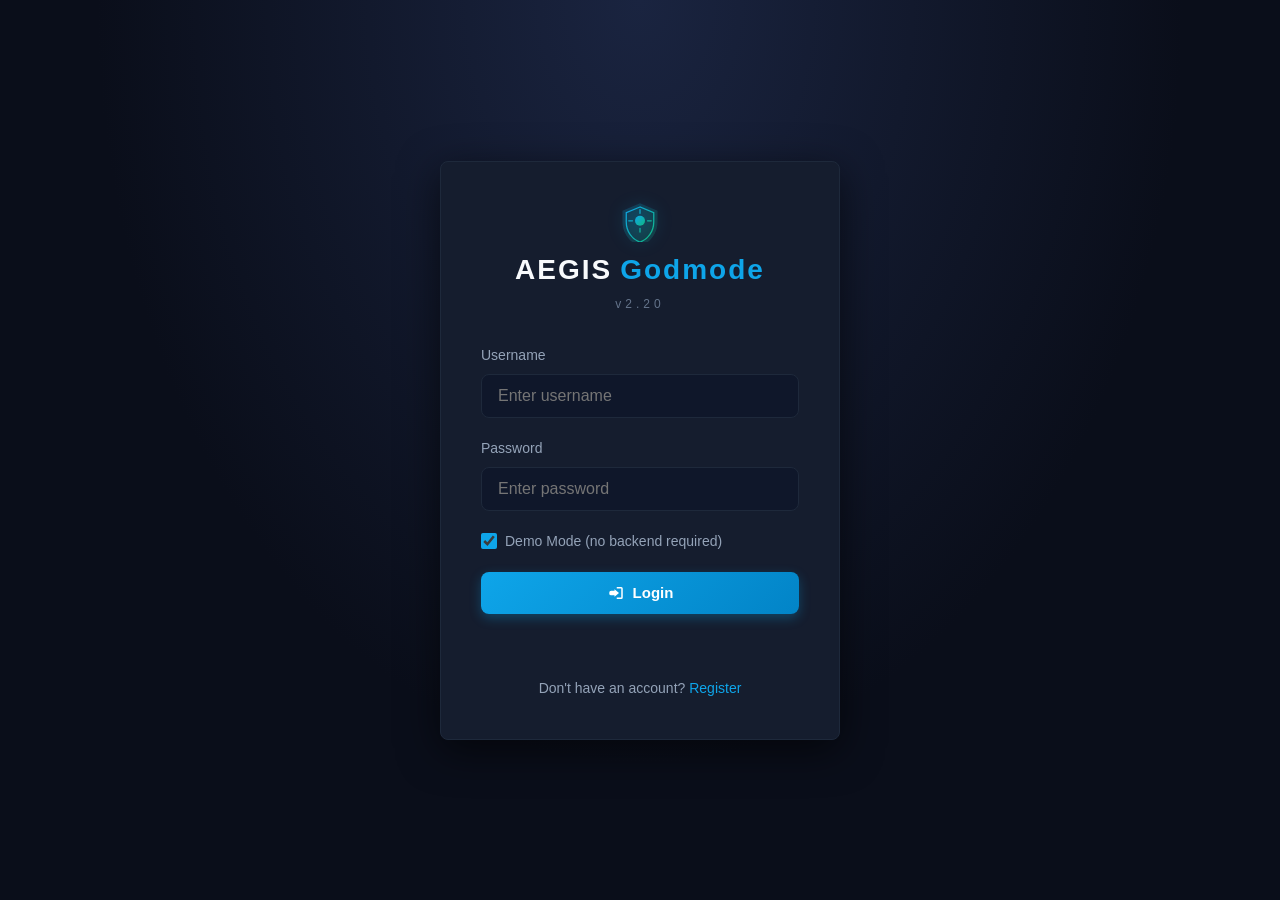
==== index.html @ 95d1090a "Initial AEGIS Godmode v2.20 dashboard" ====
<!DOCTYPE html>
<html lang="en">
<head>
<meta charset="UTF-8">
<meta name="viewport" content="width=device-width, initial-scale=1.0">
<meta name="description" content="AEGIS Godmode v2.20 - Automated Trading System Dashboard">
<title>AEGIS Godmode v2.20 — Login</title>
<link rel="stylesheet" href="assets/css/style.css">
</head>
<body class="auth-page">
<div class="auth-container">
  <div class="auth-logo">
    <svg class="logo-svg" viewBox="0 0 64 64" aria-hidden="true">
      <defs><linearGradient id="lg" x1="0%" y1="0%" x2="100%" y2="100%"><stop offset="0%" style="stop-color:#0ea5e9"/><stop offset="100%" style="stop-color:#10b981"/></linearGradient></defs>
      <path d="M32 2L4 14v18c0 18 12 34 28 38 16-4 28-20 28-38V14L32 2z" fill="url(#lg)" opacity="0.2"/>
      <path d="M32 8L10 17v15c0 15 9.5 28.5 22 32 12.5-3.5 22-17 22-32V17L32 8z" fill="none" stroke="url(#lg)" stroke-width="2"/>
      <circle cx="32" cy="30" r="8" fill="url(#lg)"/>
      <path d="M32 18v-6M32 48v-6M20 30h-6M44 30h6" stroke="url(#lg)" stroke-width="2" stroke-linecap="round"/>
    </svg>
    <h1>AEGIS<span class="highlight">Godmode</span></h1>
    <p class="version">v2.20</p>
  </div>
  <form id="loginForm" class="auth-form" autocomplete="on">
    <div class="form-group">
      <label for="username">Username</label>
      <input type="text" id="username" name="username" required autocomplete="username" placeholder="Enter username">
    </div>
    <div class="form-group">
      <label for="password">Password</label>
      <input type="password" id="password" name="password" required autocomplete="current-password" placeholder="Enter password">
    </div>
    <div class="form-group">
      <label class="checkbox-label">
        <input type="checkbox" id="demoMode" checked>
        <span>Demo Mode (no backend required)</span>
      </label>
    </div>
    <button type="submit" class="btn btn-primary">
      <svg width="18" height="18" viewBox="0 0 24 24" fill="currentColor"><path d="M10 17v-2H5.5A2.5 2.5 0 0 1 3 12.5v-1A2.5 2.5 0 0 1 5.5 9H10V7l6 5-6 5zM19 4h-6v2h6v12h-6v2h6a2 2 0 0 0 2-2V6a2 2 0 0 0-2-2z"/></svg>
      Login
    </button>
    <div id="loginError" class="error-message"></div>
  </form>
  <p class="auth-footer">Don't have an account? <a href="register.html">Register</a></p>
</div>
<script src="assets/js/auth.js"></script>
</body>
</html>
---- assets/css/style.css ----
/* ===== AEGIS Godmode v2.20 - Dark Theme Stylesheet ===== */
:root {
  --bg-primary: #0a0e1a;
  --bg-secondary: #111827;
  --bg-card: #151d2e;
  --bg-card-hover: #1a2440;
  --bg-input: #0f172a;
  --border: #1e293b;
  --border-focus: #0ea5e9;
  --text-primary: #f8fafc;
  --text-secondary: #94a3b8;
  --text-muted: #64748b;
  --accent: #0ea5e9;
  --accent-glow: rgba(14,165,233,0.3);
  --profit: #10b981;
  --profit-dim: rgba(16,185,129,0.15);
  --loss: #ef4444;
  --loss-dim: rgba(239,68,68,0.15);
  --warning: #f59e0b;
  --danger: #dc2626;
  --success: #059669;
  --font-mono: 'Courier New', Courier, monospace;
  --font-sans: -apple-system, BlinkMacSystemFont, 'Segoe UI', Roboto, Oxygen, Ubuntu, sans-serif;
  --radius: 8px;
  --shadow: 0 4px 20px rgba(0,0,0,0.4);
  --shadow-lg: 0 10px 40px rgba(0,0,0,0.6);
}

*, *::before, *::after { box-sizing: border-box; margin: 0; padding: 0; }

html { font-size: 16px; }
body {
  font-family: var(--font-sans);
  background: var(--bg-primary);
  color: var(--text-primary);
  min-height: 100vh;
  line-height: 1.5;
  overflow-x: hidden;
}

/* ===== Auth Pages ===== */
.auth-page {
  display: flex; align-items: center; justify-content: center;
  min-height: 100vh; padding: 1rem;
  background: radial-gradient(ellipse at 50% 0%, #1a2440 0%, var(--bg-primary) 60%);
}
.auth-container {
  width: 100%; max-width: 400px;
  background: var(--bg-card);
  border: 1px solid var(--border);
  border-radius: var(--radius);
  padding: 2.5rem;
  box-shadow: var(--shadow-lg);
}
.auth-logo { text-align: center; margin-bottom: 2rem; }
.auth-logo h1 {
  font-size: 1.75rem; font-weight: 700;
  letter-spacing: 2px; display: flex; align-items: center; justify-content: center; gap: 0.5rem;
}
.auth-logo .highlight { color: var(--accent); }
.auth-logo .version { color: var(--text-muted); font-size: 0.75rem; letter-spacing: 4px; margin-top: 0.25rem; }
.logo-svg { width: 40px; height: 40px; fill: var(--accent); filter: drop-shadow(0 0 8px var(--accent-glow)); }
.auth-form { display: flex; flex-direction: column; gap: 1.25rem; }
.form-group { display: flex; flex-direction: column; gap: 0.5rem; }
.form-group label { font-size: 0.875rem; color: var(--text-secondary); font-weight: 500; }
.form-group input[type="text"],
.form-group input[type="password"],
.form-group input[type="email"] {
  background: var(--bg-input);
  border: 1px solid var(--border);
  border-radius: var(--radius);
  padding: 0.75rem 1rem;
  color: var(--text-primary);
  font-size: 1rem;
  transition: border-color 0.2s, box-shadow 0.2s;
}
.form-group input:focus {
  outline: none; border-color: var(--accent);
  box-shadow: 0 0 0 3px var(--accent-glow);
}
.checkbox-label {
  display: flex; align-items: center; gap: 0.5rem; cursor: pointer;
  font-size: 0.875rem; color: var(--text-secondary);
}
.checkbox-label input { accent-color: var(--accent); width: 16px; height: 16px; }
.btn {
  display: inline-flex; align-items: center; justify-content: center; gap: 0.5rem;
  padding: 0.75rem 1.5rem; border: none; border-radius: var(--radius);
  font-size: 0.9375rem; font-weight: 600; cursor: pointer; transition: all 0.2s;
}
.btn-primary {
  background: linear-gradient(135deg, var(--accent), #0284c7);
  color: white; box-shadow: 0 4px 12px rgba(14,165,233,0.3);
}
.btn-primary:hover { transform: translateY(-1px); box-shadow: 0 6px 16px rgba(14,165,233,0.4); }
.btn-primary:active { transform: translateY(0); }
.btn-secondary {
  background: var(--bg-secondary); border: 1px solid var(--border);
  color: var(--text-primary);
}
.btn-secondary:hover { background: var(--bg-card-hover); border-color: var(--text-muted); }
.btn-sm { padding: 0.5rem 1rem; font-size: 0.8125rem; }
.btn-icon { padding: 0.5rem; aspect-ratio: 1; }
.error-message { color: var(--loss); font-size: 0.875rem; text-align: center; min-height: 1.25rem; }
.auth-footer { text-align: center; margin-top: 1.5rem; font-size: 0.875rem; color: var(--text-secondary); }
.auth-footer a { color: var(--accent); text-decoration: none; }
.auth-footer a:hover { text-decoration: underline; }

/* ===== Dashboard Layout ===== */
.dashboard { display: flex; flex-direction: column; min-height: 100vh; }
.navbar {
  height: 60px; background: var(--bg-card); border-bottom: 1px solid var(--border);
  display: flex; align-items: center; justify-content: space-between; padding: 0 1.5rem;
  position: sticky; top: 0; z-index: 100; box-shadow: var(--shadow);
}
.navbar-brand { display: flex; align-items: center; gap: 0.75rem; }
.navbar-brand .brand-logo { width: 32px; height: 32px; fill: var(--accent); }
.navbar-brand .brand-text { font-size: 1.125rem; font-weight: 700; letter-spacing: 1px; }
.navbar-brand .brand-text span { color: var(--accent); }
.navbar-right { display: flex; align-items: center; gap: 1rem; }
.account-switcher {
  background: var(--bg-input); border: 1px solid var(--border); border-radius: var(--radius);
  padding: 0.5rem 1rem; color: var(--text-primary); font-size: 0.875rem; cursor: pointer;
  display: flex; align-items: center; gap: 0.5rem;
}
.user-menu { display: flex; align-items: center; gap: 0.75rem; }
.user-avatar {
  width: 34px; height: 34px; border-radius: 50%; background: var(--accent);
  display: flex; align-items: center; justify-content: center; font-weight: 700; font-size: 0.875rem;
  color: white;
}
.logout-btn { color: var(--text-muted); cursor: pointer; transition: color 0.2s; }
.logout-btn:hover { color: var(--loss); }
.menu-toggle { display: none; background: none; border: none; color: var(--text-primary); cursor: pointer; }

.main-content { display: flex; flex: 1; }
.sidebar {
  width: 220px; background: var(--bg-secondary); border-right: 1px solid var(--border);
  padding: 1rem 0; display: flex; flex-direction: column; gap: 0.25rem; flex-shrink: 0;
}
.sidebar-nav-item {
  display: flex; align-items: center; gap: 0.75rem; padding: 0.75rem 1.25rem;
  color: var(--text-secondary); font-size: 0.875rem; cursor: pointer; transition: all 0.2s;
  border: none; background: none; width: 100%; text-align: left;
}
.sidebar-nav-item:hover { background: var(--bg-card-hover); color: var(--text-primary); }
.sidebar-nav-item.active {
  background: var(--profit-dim); color: var(--profit); border-right: 3px solid var(--profit);
}
.sidebar-nav-item .nav-icon { width: 20px; height: 20px; fill: currentColor; flex-shrink: 0; }
.sidebar-nav-item.active .nav-icon { fill: var(--profit); }
.sidebar-divider { border: none; border-top: 1px solid var(--border); margin: 0.5rem 1rem; }
.sidebar-section-label { padding: 0.5rem 1.25rem; font-size: 0.75rem; text-transform: uppercase; letter-spacing: 1px; color: var(--text-muted); }

.content-area { flex: 1; padding: 1.5rem; overflow-y: auto; }
.content-header { margin-bottom: 1.5rem; }
.content-header h2 { font-size: 1.25rem; font-weight: 600; margin-bottom: 0.25rem; }
.content-header .subtitle { color: var(--text-secondary); font-size: 0.875rem; }

/* ===== Metrics Cards ===== */
.metrics-grid { display: grid; grid-template-columns: repeat(auto-fit, minmax(180px, 1fr)); gap: 1rem; margin-bottom: 1.5rem; }
.metric-card {
  background: var(--bg-card); border: 1px solid var(--border); border-radius: var(--radius);
  padding: 1.25rem; position: relative; overflow: hidden; transition: transform 0.2s, box-shadow 0.2s;
}
.metric-card:hover { transform: translateY(-2px); box-shadow: var(--shadow); }
.metric-card .metric-icon { width: 24px; height: 24px; fill: var(--accent); margin-bottom: 0.75rem; opacity: 0.8; }
.metric-card .metric-label { font-size: 0.75rem; text-transform: uppercase; letter-spacing: 0.5px; color: var(--text-muted); margin-bottom: 0.5rem; }
.metric-card .metric-value { font-size: 1.5rem; font-weight: 700; font-family: var(--font-mono); }
.metric-card .metric-value.profit { color: var(--profit); }
.metric-card .metric-value.loss { color: var(--loss); }
.metric-card .metric-change { font-size: 0.75rem; margin-top: 0.25rem; display: flex; align-items: center; gap: 0.25rem; }
.metric-card .metric-change.up { color: var(--profit); }
.metric-card .metric-change.down { color: var(--loss); }
.metric-card .sparkline { position: absolute; bottom: 0; left: 0; right: 0; height: 40px; opacity: 0.1; pointer-events: none; }

/* ===== Section Cards ===== */
.section-card {
  background: var(--bg-card); border: 1px solid var(--border); border-radius: var(--radius);
  margin-bottom: 1.5rem; overflow: hidden;
}
.section-card-header {
  display: flex; align-items: center; justify-content: space-between;
  padding: 1rem 1.25rem; border-bottom: 1px solid var(--border);
}
.section-card-header h3 { font-size: 0.9375rem; font-weight: 600; display: flex; align-items: center; gap: 0.5rem; }
.section-card-header .icon { width: 18px; height: 18px; fill: var(--accent); }
.section-card-actions { display: flex; gap: 0.5rem; }
.section-card-body { padding: 1.25rem; }

/* ===== Charts ===== */
.charts-grid { display: grid; grid-template-columns: repeat(auto-fit, minmax(320px, 1fr)); gap: 1rem; margin-bottom: 1.5rem; }
.chart-container { position: relative; height: 260px; }
.chart-container canvas { width: 100% !important; height: 100% !important; }
.chart-legend { display: flex; gap: 1rem; justify-content: center; margin-top: 0.75rem; font-size: 0.75rem; color: var(--text-secondary); }
.chart-legend-item { display: flex; align-items: center; gap: 0.375rem; }
.chart-legend-dot { width: 8px; height: 8px; border-radius: 50%; }
.chart-title { font-size: 0.875rem; color: var(--text-secondary); margin-bottom: 0.75rem; text-align: center; }

/* ===== Tables ===== */
.table-wrapper { overflow-x: auto; border-radius: var(--radius); }
.data-table { width: 100%; border-collapse: collapse; font-size: 0.875rem; }
.data-table thead { background: var(--bg-secondary); }
.data-table th, .data-table td { padding: 0.75rem 1rem; text-align: left; border-bottom: 1px solid var(--border); white-space: nowrap; }
.data-table th { font-weight: 600; color: var(--text-secondary); font-size: 0.8125rem; text-transform: uppercase; letter-spacing: 0.5px; }
.data-table tbody tr { transition: background 0.15s; }
.data-table tbody tr:hover { background: var(--bg-card-hover); }
.data-table .col-pnl { font-family: var(--font-mono); font-weight: 600; }
.data-table .col-pnl.profit { color: var(--profit); }
.data-table .col-pnl.loss { color: var(--loss); }
.data-table .col-direction { font-weight: 600; }
.data-table .col-direction.buy { color: var(--profit); }
.data-table .col-direction.sell { color: var(--loss); }
.data-table .col-symbol { font-family: var(--font-mono); font-weight: 600; }
.data-table .col-reason { max-width: 300px; overflow: hidden; text-overflow: ellipsis; white-space: nowrap; }
.data-table .col-reason:hover { white-space: normal; overflow: visible; }
.data-table .tag {
  display: inline-block; padding: 0.125rem 0.5rem; border-radius: 999px; font-size: 0.75rem; font-weight: 600;
}
.tag-regime { background: rgba(99,102,241,0.15); color: #818cf8; }
.tag-score { background: rgba(14,165,233,0.15); color: var(--accent); }
.tag-go { background: var(--profit-dim); color: var(--profit); }
.tag-nogo { background: var(--loss-dim); color: var(--loss); }

/* ===== Signals ===== */
.signals-list { display: flex; flex-direction: column; gap: 0.75rem; }
.signal-item {
  background: var(--bg-secondary); border: 1px solid var(--border); border-radius: var(--radius);
  padding: 1rem; display: flex; flex-direction: column; gap: 0.5rem; transition: border-color 0.2s;
}
.signal-item:hover { border-color: var(--border-focus); }
.signal-item.executed { border-left: 3px solid var(--profit); }
.signal-item.rejected { border-left: 3px solid var(--loss); }
.signal-item.pending { border-left: 3px solid var(--warning); }
.signal-header { display: flex; align-items: center; justify-content: space-between; }
.signal-title { display: flex; align-items: center; gap: 0.5rem; font-weight: 600; }
.signal-symbol { font-family: var(--font-mono); color: var(--accent); }
.signal-meta { display: flex; gap: 0.75rem; align-items: center; }
.signal-reasoning { font-size: 0.875rem; color: var(--text-secondary); line-height: 1.5; }
.signal-reasoning strong { color: var(--text-primary); }
.signal-notice { font-size: 0.8125rem; color: var(--loss); margin-top: 0.25rem; display: flex; align-items: center; gap: 0.375rem; }
.signal-notice .icon { width: 14px; height: 14px; fill: var(--loss); }

/* ===== GO / NO-GO ===== */
.gonogo-grid { display: grid; grid-template-columns: repeat(auto-fit, minmax(200px, 1fr)); gap: 1rem; }
.gonogo-card { text-align: center; padding: 1.5rem; border-radius: var(--radius); border: 1px solid var(--border); }
.gonogo-card.go { background: var(--profit-dim); border-color: var(--profit); }
.gonogo-card.nogo { background: var(--loss-dim); border-color: var(--loss); }
.gonogo-card .status-icon { width: 48px; height: 48px; margin-bottom: 0.75rem; }
.gonogo-card.go .status-icon { fill: var(--profit); }
.gonogo-card.nogo .status-icon { fill: var(--loss); }
.gonogo-card .status-text { font-size: 1.125rem; font-weight: 700; margin-bottom: 0.25rem; }
.gonogo-card.go .status-text { color: var(--profit); }
.gonogo-card.nogo .status-text { color: var(--loss); }
.gonogo-card .status-detail { font-size: 0.8125rem; color: var(--text-secondary); }

/* ===== Kelly Display ===== */
.kelly-display { display: flex; align-items: center; gap: 1rem; padding: 1rem; background: var(--bg-secondary); border-radius: var(--radius); }
.kelly-value { font-size: 2rem; font-weight: 700; font-family: var(--font-mono); color: var(--accent); }
.kelly-bar { flex: 1; height: 8px; background: var(--bg-input); border-radius: 999px; overflow: hidden; }
.kelly-bar-fill { height: 100%; background: linear-gradient(90deg, var(--accent), var(--profit)); border-radius: 999px; transition: width 0.5s ease; }
.kelly-labels { display: flex; justify-content: space-between; font-size: 0.75rem; color: var(--text-muted); margin-top: 0.25rem; }

/* ===== Loading & Empty States ===== */
.loading-overlay {
  position: absolute; inset: 0; background: rgba(10,14,26,0.85);
  display: flex; flex-direction: column; align-items: center; justify-content: center; gap: 1rem;
  z-index: 50; border-radius: var(--radius);
}
.spinner { width: 40px; height: 40px; border: 3px solid var(--border); border-top-color: var(--accent); border-radius: 50%; animation: spin 0.8s linear infinite; }
@keyframes spin { to { transform: rotate(360deg); } }
.loading-text { color: var(--text-secondary); font-size: 0.875rem; }
.empty-state { text-align: center; padding: 3rem 1rem; color: var(--text-muted); }
.empty-state .icon { width: 48px; height: 48px; fill: var(--text-muted); margin-bottom: 1rem; opacity: 0.5; }
.empty-state p { font-size: 0.875rem; }

/* ===== Badge & Indicators ===== */
.badge {
  display: inline-flex; align-items: center; gap: 0.25rem; padding: 0.125rem 0.5rem;
  border-radius: 999px; font-size: 0.75rem; font-weight: 600;
}
.badge-live { background: var(--profit-dim); color: var(--profit); }
.badge-live::before { content: ''; width: 6px; height: 6px; background: var(--profit); border-radius: 50%; animation: pulse 2s infinite; }
@keyframes pulse { 0%, 100% { opacity: 1; } 50% { opacity: 0.3; } }
.badge-demo { background: rgba(245,158,11,0.15); color: var(--warning); }
.status-indicator { width: 8px; height: 8px; border-radius: 50%; display: inline-block; }
.status-indicator.online { background: var(--profit); box-shadow: 0 0 6px var(--profit); }
.status-indicator.offline { background: var(--loss); }
.status-indicator.warning { background: var(--warning); }

/* ===== Refresh Control ===== */
.refresh-bar {
  display: flex; align-items: center; justify-content: space-between;
  padding: 0.75rem 1rem; background: var(--bg-secondary); border-radius: var(--radius);
  margin-bottom: 1rem; font-size: 0.8125rem; color: var(--text-secondary);
}
.refresh-bar .left { display: flex; align-items: center; gap: 0.75rem; }
.refresh-bar .last-updated { font-family: var(--font-mono); }
.refresh-btn { background: none; border: none; color: var(--text-secondary); cursor: pointer; padding: 0.25rem; transition: color 0.2s; }
.refresh-btn:hover { color: var(--accent); }
.refresh-btn.spinning .icon { animation: spin 0.8s linear infinite; }
.progress-bar { width: 100px; height: 4px; background: var(--bg-input); border-radius: 999px; overflow: hidden; }
.progress-bar-fill { height: 100%; background: var(--accent); border-radius: 999px; transition: width 0.3s linear; }

/* ===== Mobile Sidebar ===== */
.sidebar-overlay { display: none; position: fixed; inset: 0; background: rgba(0,0,0,0.6); z-index: 90; }
.sidebar-overlay.open { display: block; }

/* ===== Footer ===== */
.dashboard-footer { text-align: center; padding: 1rem; font-size: 0.75rem; color: var(--text-muted); border-top: 1px solid var(--border); }

/* ===== Responsive ===== */
@media (max-width: 768px) {
  .sidebar { position: fixed; left: -220px; top: 60px; bottom: 0; z-index: 95; transition: left 0.3s; }
  .sidebar.open { left: 0; }
  .menu-toggle { display: block; }
  .content-area { padding: 1rem; }
  .metrics-grid { grid-template-columns: repeat(2, 1fr); }
  .charts-grid { grid-template-columns: 1fr; }
  .navbar { padding: 0 1rem; }
  .account-switcher span { display: none; }
  .data-table { font-size: 0.8125rem; }
  .data-table th, .data-table td { padding: 0.5rem 0.75rem; }
  .signal-reasoning { font-size: 0.8125rem; }
  .gonogo-grid { grid-template-columns: 1fr; }
  .kelly-display { flex-direction: column; text-align: center; }
}

@media (max-width: 480px) {
  .metrics-grid { grid-template-columns: 1fr; }
  .auth-container { padding: 1.5rem; }
  .section-card-header { flex-direction: column; gap: 0.75rem; align-items: flex-start; }
}

/* ===== Scrollbar ===== */
::-webkit-scrollbar { width: 8px; height: 8px; }
::-webkit-scrollbar-track { background: var(--bg-primary); }
::-webkit-scrollbar-thumb { background: var(--border); border-radius: 4px; }
::-webkit-scrollbar-thumb:hover { background: var(--text-muted); }
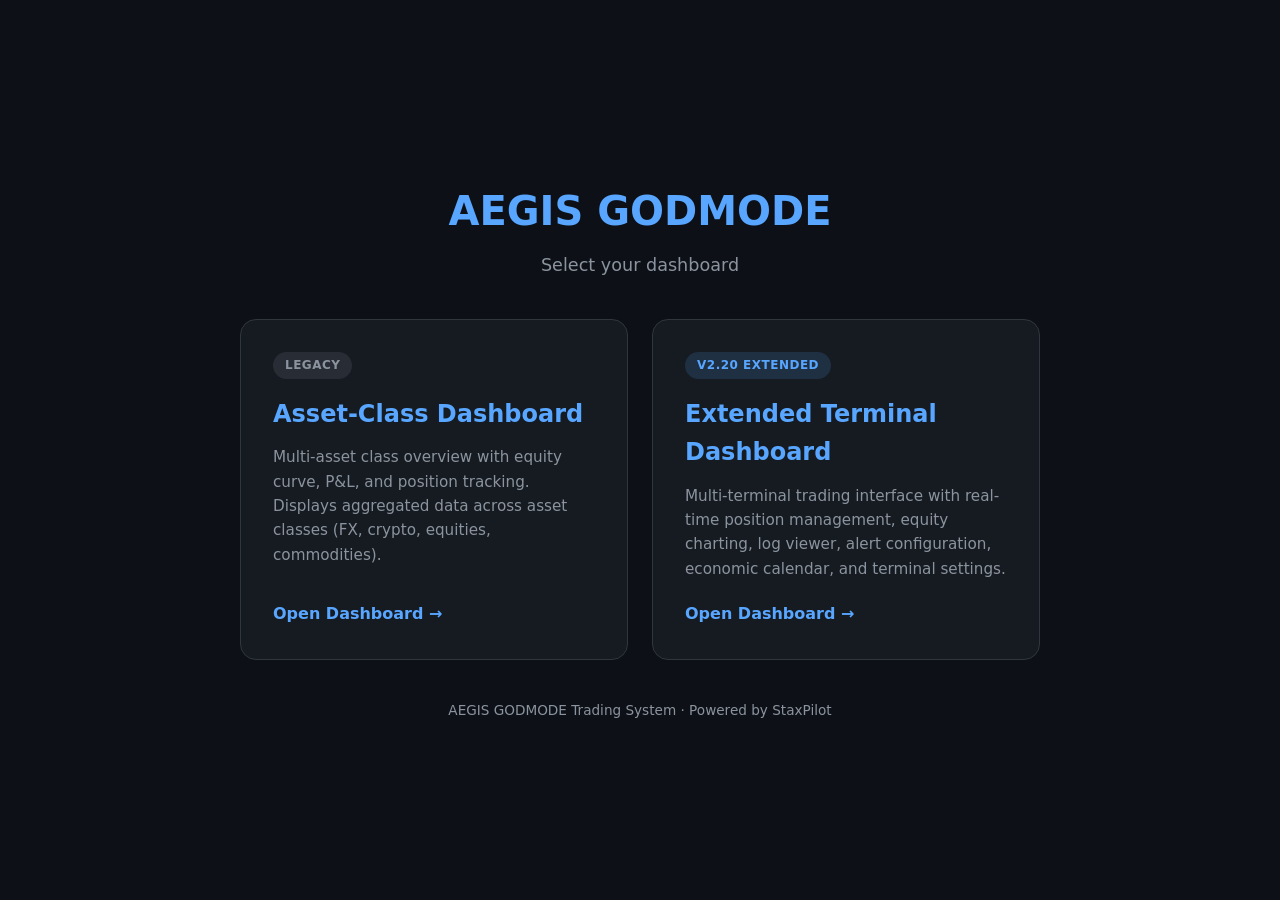
==== commit 17284da1: "Deploy AEGIS GODMODE v2.20 Extended Dashboard - Add dashboard_v2.html with Cloudflare Pages compatib" ====
--- a/index.html
+++ b/index.html
@@ -3,46 +3,95 @@
 <head>
 <meta charset="UTF-8">
 <meta name="viewport" content="width=device-width, initial-scale=1.0">
-<meta name="description" content="AEGIS Godmode v2.20 - Automated Trading System Dashboard">
-<title>AEGIS Godmode v2.20 — Login</title>
-<link rel="stylesheet" href="assets/css/style.css">
+<title>AEGIS GODMODE Dashboard</title>
+<style>
+:root {
+  --bg: #0d1117;
+  --card: #161b22;
+  --border: #30363d;
+  --text: #c9d1d9;
+  --muted: #8b949e;
+  --accent: #58a6ff;
+  --green: #3fb950;
+}
+* { box-sizing: border-box; margin: 0; padding: 0; }
+body {
+  background: var(--bg);
+  color: var(--text);
+  font-family: 'Segoe UI', system-ui, -apple-system, sans-serif;
+  line-height: 1.6;
+  display: flex;
+  align-items: center;
+  justify-content: center;
+  min-height: 100vh;
+  padding: 20px;
+}
+.container { max-width: 800px; width: 100%; }
+header { text-align: center; margin-bottom: 40px; }
+header h1 { font-size: 2.5rem; color: var(--accent); margin-bottom: 8px; }
+header p { color: var(--muted); font-size: 1.1rem; }
+.card-grid { display: grid; grid-template-columns: repeat(auto-fit, minmax(300px, 1fr)); gap: 24px; }
+.card {
+  background: var(--card);
+  border: 1px solid var(--border);
+  border-radius: 16px;
+  padding: 32px;
+  text-decoration: none;
+  color: var(--text);
+  transition: transform 0.2s, border-color 0.2s;
+  display: flex;
+  flex-direction: column;
+}
+.card:hover {
+  transform: translateY(-4px);
+  border-color: var(--accent);
+}
+.card h2 { font-size: 1.5rem; color: var(--accent); margin-bottom: 12px; }
+.card .badge {
+  display: inline-block;
+  background: rgba(88,166,255,0.15);
+  color: var(--accent);
+  padding: 4px 12px;
+  border-radius: 20px;
+  font-size: 0.75rem;
+  font-weight: 600;
+  text-transform: uppercase;
+  letter-spacing: 0.5px;
+  margin-bottom: 16px;
+  align-self: flex-start;
+}
+.card .badge.legacy { background: rgba(139,148,158,0.15); color: var(--muted); }
+.card p { color: var(--muted); font-size: 0.95rem; }
+.card .arrow { margin-top: auto; padding-top: 20px; color: var(--accent); font-weight: 600; }
+footer { text-align: center; margin-top: 40px; color: var(--muted); font-size: 0.85rem; }
+</style>
 </head>
-<body class="auth-page">
-<div class="auth-container">
-  <div class="auth-logo">
-    <svg class="logo-svg" viewBox="0 0 64 64" aria-hidden="true">
-      <defs><linearGradient id="lg" x1="0%" y1="0%" x2="100%" y2="100%"><stop offset="0%" style="stop-color:#0ea5e9"/><stop offset="100%" style="stop-color:#10b981"/></linearGradient></defs>
-      <path d="M32 2L4 14v18c0 18 12 34 28 38 16-4 28-20 28-38V14L32 2z" fill="url(#lg)" opacity="0.2"/>
-      <path d="M32 8L10 17v15c0 15 9.5 28.5 22 32 12.5-3.5 22-17 22-32V17L32 8z" fill="none" stroke="url(#lg)" stroke-width="2"/>
-      <circle cx="32" cy="30" r="8" fill="url(#lg)"/>
-      <path d="M32 18v-6M32 48v-6M20 30h-6M44 30h6" stroke="url(#lg)" stroke-width="2" stroke-linecap="round"/>
-    </svg>
-    <h1>AEGIS<span class="highlight">Godmode</span></h1>
-    <p class="version">v2.20</p>
+<body>
+<div class="container">
+  <header>
+    <h1>AEGIS GODMODE</h1>
+    <p>Select your dashboard</p>
+  </header>
+  
+  <div class="card-grid">
+    <a href="dashboard.html" class="card">
+      <span class="badge legacy">Legacy</span>
+      <h2>Asset-Class Dashboard</h2>
+      <p>Multi-asset class overview with equity curve, P&L, and position tracking. Displays aggregated data across asset classes (FX, crypto, equities, commodities).</p>
+      <div class="arrow">Open Dashboard &rarr;</div>
+    </a>
+    
+    <a href="dashboard_v2.html" class="card">
+      <span class="badge">v2.20 Extended</span>
+      <h2>Extended Terminal Dashboard</h2>
+      <p>Multi-terminal trading interface with real-time position management, equity charting, log viewer, alert configuration, economic calendar, and terminal settings.</p>
+      <div class="arrow">Open Dashboard &rarr;</div>
+    </a>
   </div>
-  <form id="loginForm" class="auth-form" autocomplete="on">
-    <div class="form-group">
-      <label for="username">Username</label>
-      <input type="text" id="username" name="username" required autocomplete="username" placeholder="Enter username">
-    </div>
-    <div class="form-group">
-      <label for="password">Password</label>
-      <input type="password" id="password" name="password" required autocomplete="current-password" placeholder="Enter password">
-    </div>
-    <div class="form-group">
-      <label class="checkbox-label">
-        <input type="checkbox" id="demoMode" checked>
-        <span>Demo Mode (no backend required)</span>
-      </label>
-    </div>
-    <button type="submit" class="btn btn-primary">
-      <svg width="18" height="18" viewBox="0 0 24 24" fill="currentColor"><path d="M10 17v-2H5.5A2.5 2.5 0 0 1 3 12.5v-1A2.5 2.5 0 0 1 5.5 9H10V7l6 5-6 5zM19 4h-6v2h6v12h-6v2h6a2 2 0 0 0 2-2V6a2 2 0 0 0-2-2z"/></svg>
-      Login
-    </button>
-    <div id="loginError" class="error-message"></div>
-  </form>
-  <p class="auth-footer">Don't have an account? <a href="register.html">Register</a></p>
+  
+  <footer>
+    AEGIS GODMODE Trading System &middot; Powered by StaxPilot
+  </footer>
 </div>
-<script src="assets/js/auth.js"></script>
 </body>
-</html>+</html>
